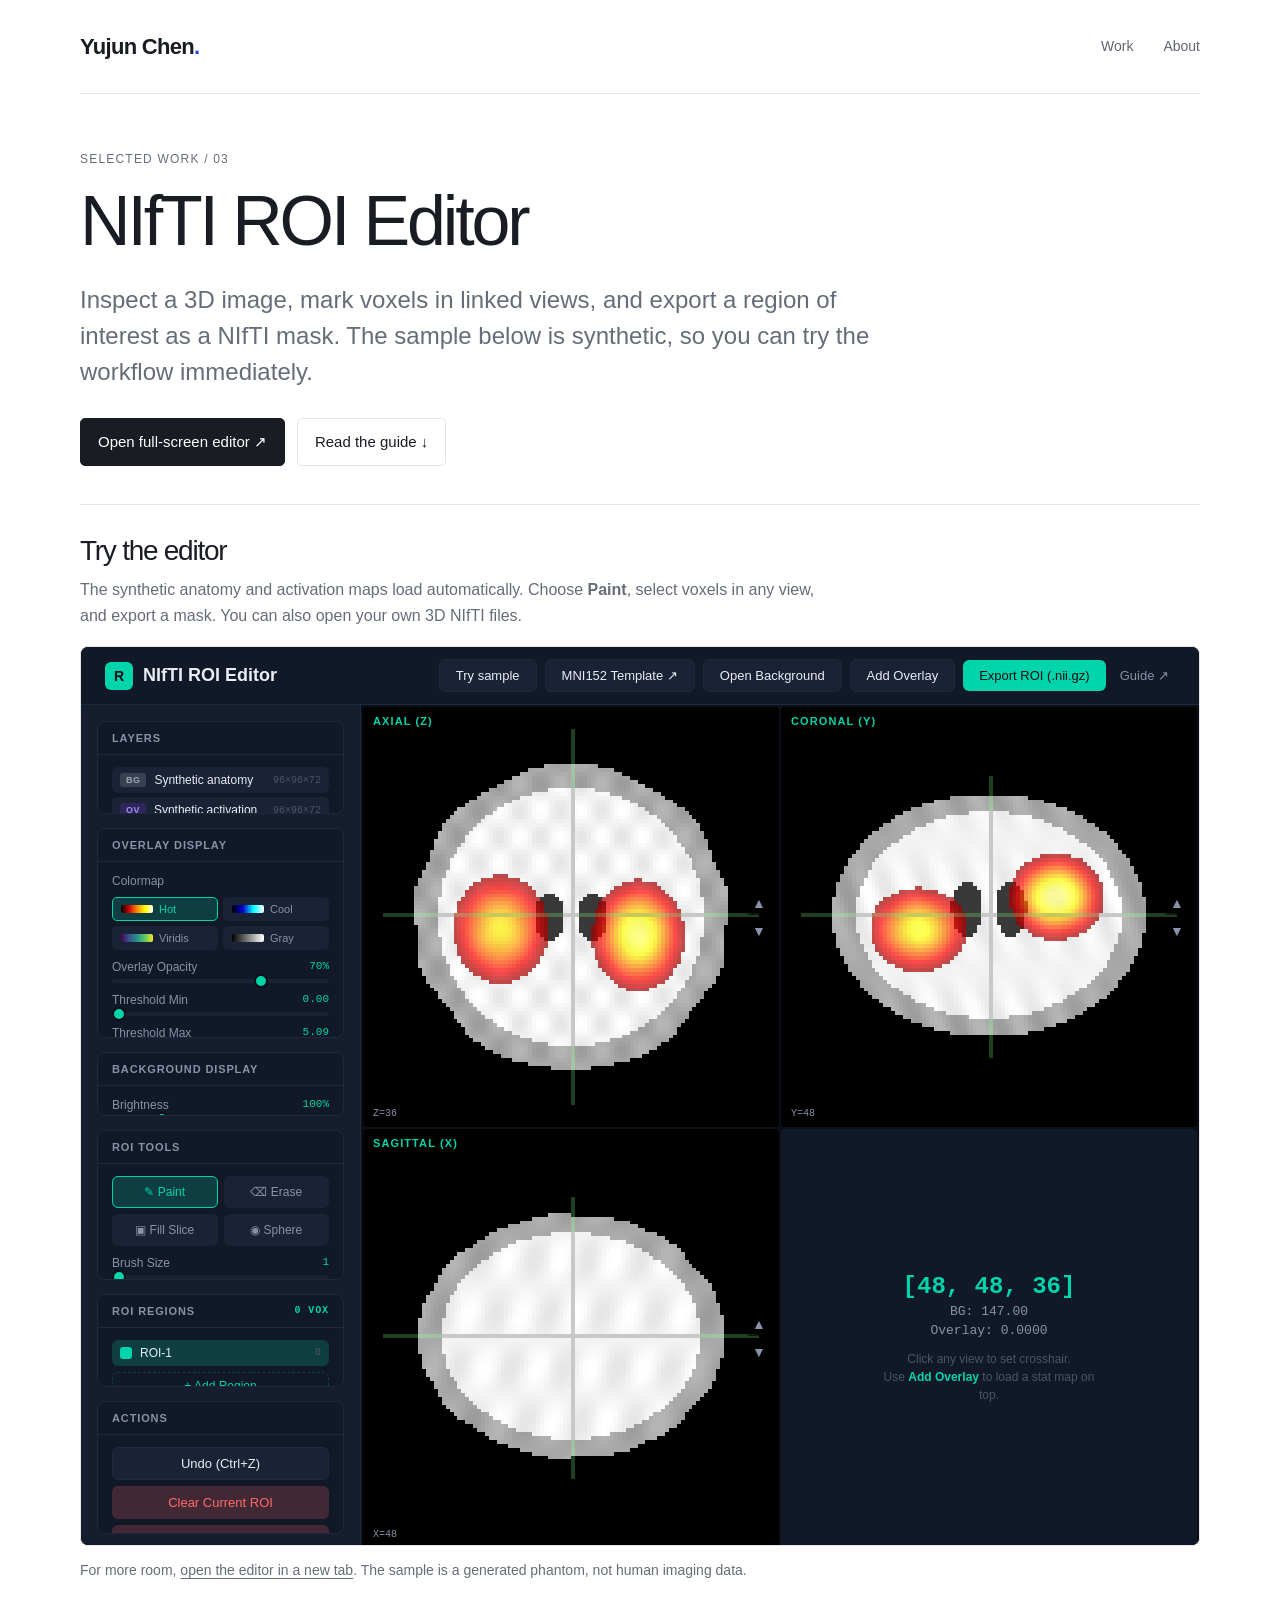
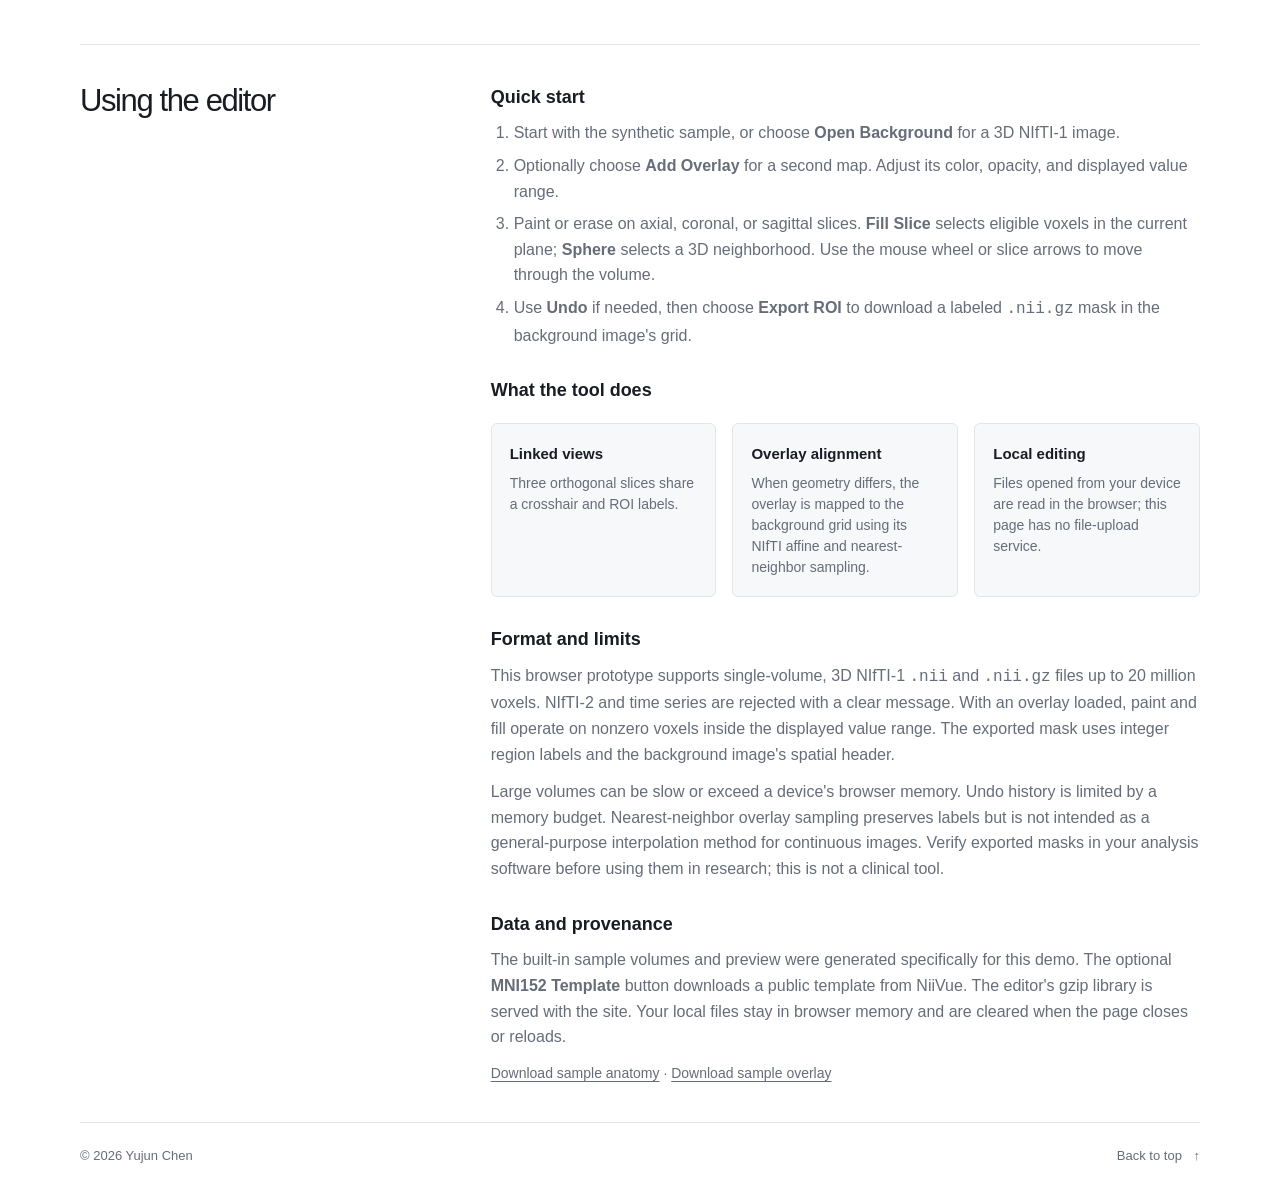
==== roi-editor/index.html @ 65f6dd8e "Add public NIfTI ROI editor portfolio demo" ====
<!doctype html>
<html lang="en">
<head>
  <meta charset="utf-8"><meta name="viewport" content="width=device-width,initial-scale=1">
  <meta name="description" content="Try Yujun Chen's browser-based NIfTI ROI editor with a synthetic sample volume and read its usage guide and limits.">
  <meta name="theme-color" content="#ffffff"><title>NIfTI ROI Editor — Yujun Chen</title>
  <link rel="icon" href="data:image/svg+xml,%3Csvg xmlns='http://www.w3.org/2000/svg' viewBox='0 0 64 64'%3E%3Crect width='64' height='64' rx='14' fill='%231b43db'/%3E%3Ctext x='32' y='43' text-anchor='middle' font-family='Arial' font-weight='700' font-size='32' fill='white'%3EYC%3C/text%3E%3C/svg%3E">
  <link rel="stylesheet" href="../assets/styles.7fe2f8b704b8.css">
  <style>
    .tool-hero{padding:56px 0 38px}.tool-hero h1{font-size:clamp(42px,6vw,70px);margin:12px 0 20px;max-width:950px}
    .tool-lead{font-size:clamp(18px,2.2vw,24px);line-height:1.5;color:var(--muted);max-width:820px}
    .tool-actions{display:flex;gap:12px;flex-wrap:wrap;margin-top:28px}.tool-actions a{display:inline-block;padding:11px 17px;border-radius:5px;font-size:15px;border:1px solid var(--line)}
    .tool-actions .primary{background:var(--ink);color:#fff;border-color:var(--ink)}.tool-actions .primary:hover{background:var(--blue)}
    .tool-example{border-top:1px solid var(--line);padding:30px 0 44px}.tool-example h2{font-size:28px;margin-bottom:10px}
    .tool-example p,.tool-guide p,.tool-guide li{color:var(--muted)}.tool-example p{max-width:760px;margin-bottom:18px}
    .editor-frame{width:100%;height:900px;border:1px solid var(--line);border-radius:8px;background:#0a0e17;display:block}
    .tool-guide{display:grid;grid-template-columns:1fr 2fr;gap:56px;border-top:1px solid var(--line);padding:38px 0}
    .tool-guide h2{font-size:31px}.tool-guide h3{font-size:18px;margin:0 0 9px}.tool-guide p+p{margin-top:12px}
    .guide-block+.guide-block{margin-top:28px}.tool-guide ol,.tool-guide ul{padding-left:23px;margin:0}.tool-guide li+li{margin-top:7px}
    .tool-facts{display:grid;grid-template-columns:repeat(3,minmax(0,1fr));gap:16px;margin:18px 0 28px}
    .tool-facts div{border:1px solid var(--line);padding:18px;border-radius:6px;background:var(--soft)}
    .tool-facts strong{display:block;font-size:15px;margin-bottom:7px}.tool-facts span{display:block;color:var(--muted);font-size:14px;line-height:1.5}
    .guide-note{font-size:14px}.guide-note a{text-decoration:underline;text-underline-offset:3px}
    @media(max-width:850px){.tool-guide{grid-template-columns:1fr;gap:20px}.editor-frame{height:1050px}}
    @media(max-width:600px){.tool-hero{padding:35px 0 30px}.tool-example{padding-top:26px}.editor-frame{height:1260px}.tool-facts{grid-template-columns:1fr}}
  </style>
</head>
<body id="top">
  <a class="skip-link" href="#main">Skip to content</a>
  <header class="site-header wrap">
    <a class="wordmark" href="../" aria-label="Yujun Chen, home">Yujun Chen<span class="brand-period">.</span></a>
    <nav aria-label="Main navigation"><a href="../">Work</a><a href="../about.html">About</a></nav>
  </header>
  <main id="main" class="wrap">
    <section class="tool-hero" aria-labelledby="tool-title">
      <p class="eyebrow">Selected work / 03</p>
      <h1 id="tool-title">NIfTI ROI Editor</h1>
      <p class="tool-lead">Inspect a 3D image, mark voxels in linked views, and export a region of interest as a NIfTI mask. The sample below is synthetic, so you can try the workflow immediately.</p>
      <div class="tool-actions"><a class="primary" href="app.html?demo=1" target="_blank" rel="noopener">Open full-screen editor ↗</a><a href="#guide">Read the guide ↓</a></div>
    </section>
    <section class="tool-example" aria-labelledby="demo-title">
      <h2 id="demo-title">Try the editor</h2>
      <p>The synthetic anatomy and activation maps load automatically. Choose <strong>Paint</strong>, select voxels in any view, and export a mask. You can also open your own 3D NIfTI files.</p>
      <iframe class="editor-frame" src="app.html?demo=1" title="Interactive NIfTI ROI Editor, loaded with synthetic sample volumes" loading="eager"></iframe>
      <p class="guide-note" style="margin-top:13px">For more room, <a href="app.html?demo=1" target="_blank" rel="noopener">open the editor in a new tab</a>. The sample is a generated phantom, not human imaging data.</p>
    </section>
    <section class="tool-guide" id="guide" aria-labelledby="guide-title">
      <h2 id="guide-title">Using the editor</h2>
      <div>
        <div class="guide-block">
          <h3>Quick start</h3>
          <ol>
            <li>Start with the synthetic sample, or choose <strong>Open Background</strong> for a 3D NIfTI-1 image.</li>
            <li>Optionally choose <strong>Add Overlay</strong> for a second map. Adjust its color, opacity, and displayed value range.</li>
            <li>Paint or erase on axial, coronal, or sagittal slices. <strong>Fill Slice</strong> selects eligible voxels in the current plane; <strong>Sphere</strong> selects a 3D neighborhood. Use the mouse wheel or slice arrows to move through the volume.</li>
            <li>Use <strong>Undo</strong> if needed, then choose <strong>Export ROI</strong> to download a labeled <code>.nii.gz</code> mask in the background image's grid.</li>
          </ol>
        </div>
        <div class="guide-block">
          <h3>What the tool does</h3>
          <div class="tool-facts">
            <div><strong>Linked views</strong><span>Three orthogonal slices share a crosshair and ROI labels.</span></div>
            <div><strong>Overlay alignment</strong><span>When geometry differs, the overlay is mapped to the background grid using its NIfTI affine and nearest-neighbor sampling.</span></div>
            <div><strong>Local editing</strong><span>Files opened from your device are read in the browser; this page has no file-upload service.</span></div>
          </div>
        </div>
        <div class="guide-block">
          <h3>Format and limits</h3>
          <p>This browser prototype supports single-volume, 3D NIfTI-1 <code>.nii</code> and <code>.nii.gz</code> files up to 20 million voxels. NIfTI-2 and time series are rejected with a clear message. With an overlay loaded, paint and fill operate on nonzero voxels inside the displayed value range. The exported mask uses integer region labels and the background image's spatial header.</p>
          <p>Large volumes can be slow or exceed a device's browser memory. Undo history is limited by a memory budget. Nearest-neighbor overlay sampling preserves labels but is not intended as a general-purpose interpolation method for continuous images. Verify exported masks in your analysis software before using them in research; this is not a clinical tool.</p>
        </div>
        <div class="guide-block">
          <h3>Data and provenance</h3>
          <p>The built-in sample volumes and preview were generated specifically for this demo. The optional <strong>MNI152 Template</strong> button downloads a public template from NiiVue. The editor's gzip library is served with the site. Your local files stay in browser memory and are cleared when the page closes or reloads.</p>
          <p class="guide-note"><a href="demo/synthetic-anatomy.nii.gz" download>Download sample anatomy</a> · <a href="demo/synthetic-activation.nii.gz" download>Download sample overlay</a></p>
        </div>
      </div>
    </section>
  </main>
  <footer class="wrap"><span>© 2026 Yujun Chen</span><a href="#top">Back to top <span aria-hidden="true">↑</span></a></footer>
</body>
</html>
---- assets/styles.7fe2f8b704b8.css ----
:root{--ink:#191c23;--muted:#666c78;--blue:#204bd6;--line:#e3e5e9;--soft:#f7f8fa;font-family:Arial,Helvetica,sans-serif;color:var(--ink);background:#fff;font-synthesis:none;scroll-behavior:smooth;scroll-padding-top:28px}
*{box-sizing:border-box}body{margin:0;font-size:16px;line-height:1.6}a{color:inherit;text-decoration:none}a:hover{color:var(--blue)}a:focus-visible,video:focus-visible{outline:2px solid var(--blue);outline-offset:6px}::selection{background:#dbe4ff}.wrap{width:min(1120px,calc(100% - 96px));margin-inline:auto}.skip-link{position:fixed;top:-100px;left:20px;background:var(--ink);color:white;padding:12px;z-index:10}.skip-link:focus{top:10px}.site-header{display:flex;align-items:center;justify-content:space-between;padding-block:29px;border-bottom:1px solid var(--line);gap:24px}.wordmark{font-size:22px;font-weight:700;letter-spacing:-.7px}.brand-period{color:var(--blue)}nav{display:flex;gap:30px;align-items:center}nav a{font-size:14px;color:#606571}nav a[aria-current=page]{color:var(--ink);text-decoration:underline;text-decoration-thickness:2px;text-underline-offset:7px;text-decoration-color:var(--blue)}nav a span{margin-left:3px}h1,h2,h3,p,figure{margin:0}h1,h2{font-weight:500;letter-spacing:-.045em;line-height:1.15}.work-section{padding:32px 0 62px}.collection-label{display:flex;align-items:center;justify-content:space-between;color:var(--muted);margin-bottom:28px}.collection-label h1,.collection-label span{font-size:13px;font-weight:400;letter-spacing:.02em}.collection-label span{font-variant-numeric:tabular-nums}.eyebrow{font-size:12px;letter-spacing:.1em;text-transform:uppercase;color:var(--muted);font-weight:500}.project-heading{display:flex;align-items:flex-end;justify-content:space-between;gap:48px;margin-bottom:30px}.project-heading h2{font-size:clamp(34px,4.4vw,54px);margin-top:10px;letter-spacing:-.055em}.project-intro{max-width:320px;color:var(--muted);font-size:16px;line-height:1.55}.video-stage{background:#9b9bbc;border-radius:8px;overflow:hidden;line-height:0;isolation:isolate}video{display:block;width:100%;height:auto;aspect-ratio:1440/914;object-fit:contain}figcaption{display:flex;justify-content:space-between;gap:14px;padding-top:13px;font-size:12px;color:var(--muted);line-height:1.5}.project-notes{margin-top:28px;padding-top:25px;border-top:1px solid var(--line);display:flex;justify-content:space-between;align-items:flex-start;gap:40px}.project-notes p{max-width:590px;color:var(--muted);font-size:16px}.tags{list-style:none;padding:0;margin:0;display:flex;gap:8px;flex-wrap:wrap;flex-shrink:0}.tags li{background:var(--soft);padding:5px 10px;border-radius:4px;font-size:12px;color:#505664}.page-heading{padding:55px 0 40px}.page-heading h1{font-size:48px}.split-section{display:grid;grid-template-columns:1fr 1.1fr;gap:80px;border-top:1px solid var(--line);padding:55px 0}.section-index{margin-bottom:20px}.split-section h2{font-size:34px}.section-body{max-width:490px}.large-copy{font-size:24px;line-height:1.4;letter-spacing:-.025em;margin-bottom:16px}.muted{color:var(--muted)}.draft-label{color:var(--muted);font-size:12px;letter-spacing:.06em;text-transform:uppercase;margin-top:23px}.pending-control{display:inline-flex;align-items:center;gap:30px;margin-top:24px;border:1px solid var(--line);padding:10px 16px;border-radius:5px;font-size:14px;color:var(--muted)}.contact-section{border-top:1px solid var(--ink);padding:54px 0 64px}.contact-content{display:grid;grid-template-columns:1fr 1.1fr;gap:80px;margin-top:24px}.contact-content h2{font-size:48px}.contact-links{display:flex;flex-direction:column;gap:2px}.pending-link,.active-link{display:flex;justify-content:space-between;padding:9px 0;border-bottom:1px solid var(--line);font-size:16px;gap:20px}.pending-link span{font-size:13px;color:var(--muted);align-self:center}.active-link{color:var(--blue)}footer{border-top:1px solid var(--line);padding-block:23px;display:flex;justify-content:space-between;gap:20px;color:var(--muted);font-size:13px}footer a span{margin-left:8px}
@media(max-width:850px){.wrap{width:calc(100% - 48px)}.project-heading{gap:25px}.project-intro{max-width:260px;font-size:15px}.project-notes{flex-direction:column;gap:20px}.split-section,.contact-content{gap:40px;grid-template-columns:1fr 1.2fr}}
@media(max-width:600px){.wrap{width:calc(100% - 36px)}.site-header{padding:22px 0;flex-wrap:wrap;gap:17px}nav{gap:22px;flex-wrap:wrap}nav a{font-size:14px}.wordmark{font-size:21px}.work-section{padding-top:26px;padding-bottom:42px}.collection-label{margin-bottom:24px}.project-heading{flex-direction:column;align-items:flex-start;gap:14px;margin-bottom:23px}.project-heading h2{font-size:38px}.project-intro{max-width:100%;font-size:16px}.video-stage{border-radius:5px}figcaption{flex-direction:column;gap:4px;font-size:12px}.project-notes{margin-top:24px;padding-top:22px}.split-section,.contact-content{grid-template-columns:1fr;gap:26px}.split-section{padding-block:40px}.section-index{margin-bottom:16px}.section-body{max-width:none}.contact-section{padding-block:40px}.contact-content h2{font-size:40px}.page-heading{padding-block:35px}.page-heading h1{font-size:40px}footer{font-size:12px}}
@media(prefers-reduced-motion:reduce){:root{scroll-behavior:auto}}
.about-intro{display:grid;grid-template-columns:1.12fr 1fr;gap:24px;align-items:center;padding:64px 0 48px}.about-copy h1{font-size:clamp(40px,5vw,60px);margin:17px 0 24px}.about-copy>p:not(.eyebrow){max-width:590px;color:var(--muted)}.about-copy .about-lead{font-size:24px;line-height:1.45;letter-spacing:-.02em;margin-bottom:20px;color:var(--ink)!important}.portrait{align-self:center;width:100%;mix-blend-mode:multiply}.portrait img{display:block;width:100%;height:auto}.profile-links{display:flex;flex-wrap:wrap;gap:12px 28px;margin-top:25px}.profile-links a{font-size:15px;border-bottom:1px solid var(--line);padding:6px 0}.profile-links a span{margin-left:14px;color:var(--blue)}.research-direction,.research-interests{display:grid;grid-template-columns:1fr 2fr;gap:56px;border-top:1px solid var(--line);padding:42px 0}.research-direction h2,.research-interests h2{font-size:28px;letter-spacing:-.025em}.research-copy p{color:var(--muted);max-width:720px}.research-copy p+p{margin-top:18px}.interest-list{display:grid;grid-template-columns:1fr 1fr;gap:0 24px;list-style:none;padding:0;margin:0}.interest-list li{font-size:16px;padding:13px 0;border-bottom:1px solid var(--line)}.interest-list li span{display:block;font-size:14px;color:var(--muted);margin-top:2px}.resume-section{border-top:1px solid var(--ink);padding:48px 0 64px;scroll-margin-top:24px}.resume-heading{display:flex;justify-content:space-between;gap:24px;align-items:center}.resume-heading h2{font-size:40px;margin-top:9px}.resume-actions{display:flex;gap:18px;align-items:center;flex-wrap:wrap;font-size:14px}.resume-actions a{padding:10px 15px;border-radius:4px}.resume-open{border:1px solid var(--line)}.resume-download{background:var(--ink);color:white}.resume-download:hover{background:var(--blue);color:white}.resume-actions a span{margin-left:12px}.resume-note{font-size:14px;color:var(--muted);margin:22px 0}.resume-pages{display:grid;gap:24px;max-width:900px;margin-inline:auto}.resume-pages a{display:block;border:1px solid var(--line);box-shadow:0 3px 16px #17233408}.resume-pages img{display:block;width:100%;height:auto}.resume-pages a:hover{border-color:#adb7ce}
@media(max-width:850px){.about-intro{grid-template-columns:1.2fr 1fr;gap:0}.about-copy .about-lead{font-size:22px}.research-direction,.research-interests{grid-template-columns:1fr 2fr;gap:28px}.resume-heading{align-items:flex-start;flex-direction:column}}
@media(max-width:600px){.about-intro{grid-template-columns:1fr;padding:34px 0 28px}.portrait{grid-row:1;max-width:350px;justify-self:center;margin-bottom:22px}.about-copy .about-lead{font-size:22px}.about-copy h1{font-size:42px;margin:14px 0 20px}.research-direction,.research-interests{grid-template-columns:1fr;gap:22px;padding:30px 0}.interest-list{grid-template-columns:1fr}.resume-section{padding-top:34px}.resume-actions{gap:10px}.resume-actions a{padding:10px 12px}.resume-heading h2{font-size:36px}.resume-pages{gap:16px}.about-copy .eyebrow{font-size:12px;letter-spacing:.06em}}
.view-labels>span>span{display:block;margin-top:3px;color:var(--ink)}
.next-project{margin-top:76px;padding-top:34px;border-top:1px solid var(--ink)}.brain-stage{border:1px solid var(--line);border-radius:8px;overflow:hidden;background:#fff}.brain-poster{display:block;width:100%;height:auto}.brain-plot{width:100%;height:530px}.brain-caption{align-items:center;flex-wrap:wrap;gap:18px;padding-top:18px}.brain-legend{list-style:none;display:flex;flex-wrap:wrap;gap:12px 22px;padding:0;margin:0;font-size:13px}.brain-legend li{display:flex;align-items:center;gap:7px}.swatch{width:9px;height:9px;border-radius:2px;display:inline-block;flex-shrink:0}.gist{background:#3498db}.scene{background:#e74c3c}.emotion{background:#2ecc71}button{font:inherit;cursor:pointer}button:focus-visible,input:focus-visible{outline:2px solid var(--blue);outline-offset:4px}.explore-button{border:1px solid var(--line);background:#fff;color:var(--ink);border-radius:5px;padding:9px 14px;font-size:14px;white-space:nowrap}.explore-button:hover{border-color:var(--blue);color:var(--blue)}.explore-button span{margin-left:10px}.explore-button:disabled{opacity:.6;cursor:wait}.brain-controls{display:flex;align-items:center;flex-wrap:wrap;gap:18px 28px;border-top:1px solid var(--line);padding-top:18px;margin-top:20px}.view-controls{display:flex;gap:6px;flex-wrap:wrap}.view-controls button{font-size:13px;background:var(--soft);border:1px solid var(--line);border-radius:4px;padding:7px 12px}.view-controls button:hover{color:var(--blue)}.layer-controls{display:flex;gap:18px;flex-wrap:wrap;font-size:14px}.layer-controls label{display:flex;gap:5px;align-items:center;cursor:pointer}.layer-controls input{accent-color:var(--blue);width:16px;height:16px}.brain-controls p{font-size:13px;color:var(--muted);width:100%}.brain-status{font-size:14px;color:var(--muted);margin-top:12px}.brain-status:empty{display:none}[hidden]{display:none!important}
@media(max-width:600px){.next-project{margin-top:50px;padding-top:28px}.brain-plot{height:380px}.brain-caption{align-items:flex-start;gap:16px}.brain-legend{gap:8px 16px}.brain-legend li{font-size:12px}.brain-controls{gap:16px}.brain-stage{border-radius:5px}}
.fusion-row{background:transparent;border:0;border-radius:0;overflow:visible;padding-top:18px}.fusion-row video{aspect-ratio:16/3;background:transparent}.view-labels{display:grid;grid-template-columns:repeat(4,minmax(0,1fr));gap:10px;padding:14px 0 24px;font-size:13px;line-height:1.4;text-align:center;color:var(--muted)}.fusion-controls{display:flex;align-items:center;gap:18px;padding:16px 0;border-top:1px solid var(--line);border-bottom:1px solid var(--line)}.fusion-controls button{min-width:70px;padding:8px 12px;font-size:14px;border:1px solid var(--line);border-radius:5px;background:#fff;color:var(--ink)}.fusion-controls button:hover{border-color:var(--blue);color:var(--blue)}.fusion-controls button:disabled{opacity:.5;cursor:wait}.fusion-seek{flex:1;min-width:60px;accent-color:var(--blue);cursor:pointer;height:24px}.fusion-elapsed{font-size:13px;color:var(--muted);font-variant-numeric:tabular-nums;white-space:nowrap}.speed-label{display:flex;align-items:center;gap:9px;font-size:14px;color:var(--muted)}.speed-label select{font:inherit;border:1px solid var(--line);border-radius:5px;padding:8px 9px;background:#fff;color:var(--ink);cursor:pointer}.speed-label select:focus-visible{outline:2px solid var(--blue);outline-offset:3px}.fusion-caption{padding-top:16px;align-items:center;font-size:13px}.fusion-caption output{display:inline-block;margin-left:10px;min-width:72px;font-variant-numeric:tabular-nums;color:var(--ink)}.fusion-scale{display:flex;align-items:center;gap:9px;font-variant-numeric:tabular-nums}.fusion-gradient{display:inline-block;width:120px;height:8px;background:linear-gradient(to right,#000080,#0000ff,#00ffff,#80ff80,#ffff00,#ff0000,#800000)}.sr-only{position:absolute;width:1px;height:1px;padding:0;margin:-1px;overflow:hidden;clip:rect(0,0,0,0);white-space:nowrap;border:0}
@media(max-width:600px){.fusion-row{padding-top:8px}.view-labels{font-size:12px;gap:8px;padding:10px 0 20px}.fusion-controls{gap:10px;flex-wrap:wrap}.fusion-controls button{min-width:60px}.fusion-seek{flex-basis:calc(100% - 85px)}.fusion-elapsed{margin-left:0}.speed-label{margin-left:auto}.fusion-caption{flex-direction:row;align-items:center;gap:8px;font-size:12px}.fusion-caption output{min-width:55px;margin-left:5px}.fusion-gradient{width:65px}}
.collection-label{margin-bottom:38px}.collection-label h1{font-size:14px;color:var(--ink);font-weight:600}.project-heading{display:grid;grid-template-columns:minmax(0,1fr) minmax(250px,320px);align-items:end;gap:32px}.project-heading>div{min-width:0}.project-kicker{display:flex;align-items:center;gap:18px;flex-wrap:wrap}.project-number{font-variant-numeric:tabular-nums;color:var(--ink);font-weight:600;letter-spacing:.02em}.project-intro{max-width:none}.next-project{margin-top:72px;padding-top:42px}
@media(max-width:600px){.collection-label{margin-bottom:30px}.project-heading{grid-template-columns:1fr;gap:14px}.project-kicker{gap:14px}.next-project{margin-top:54px;padding-top:34px}}
.roi-preview-link{display:block;overflow:hidden;border:1px solid var(--line);border-radius:8px;background:#0a0e17}
.roi-preview-link img{display:block;width:100%;height:auto;transition:transform .25s ease}
.roi-preview-link:hover img{transform:scale(1.012)}
.roi-caption{align-items:center;flex-wrap:wrap;gap:14px;padding-top:18px}
.roi-demo-link{display:inline-block;padding:9px 14px;border:1px solid var(--line);border-radius:5px;color:var(--ink);font-size:14px;white-space:nowrap}
.roi-demo-link:hover{color:var(--blue);border-color:var(--blue)}
.roi-demo-link span{margin-left:10px}
@media(max-width:600px){.roi-preview-link{border-radius:5px}.roi-caption{align-items:flex-start;gap:10px}.roi-demo-link{margin-top:3px}}
@media(prefers-reduced-motion:reduce){.roi-preview-link img{transition:none}}
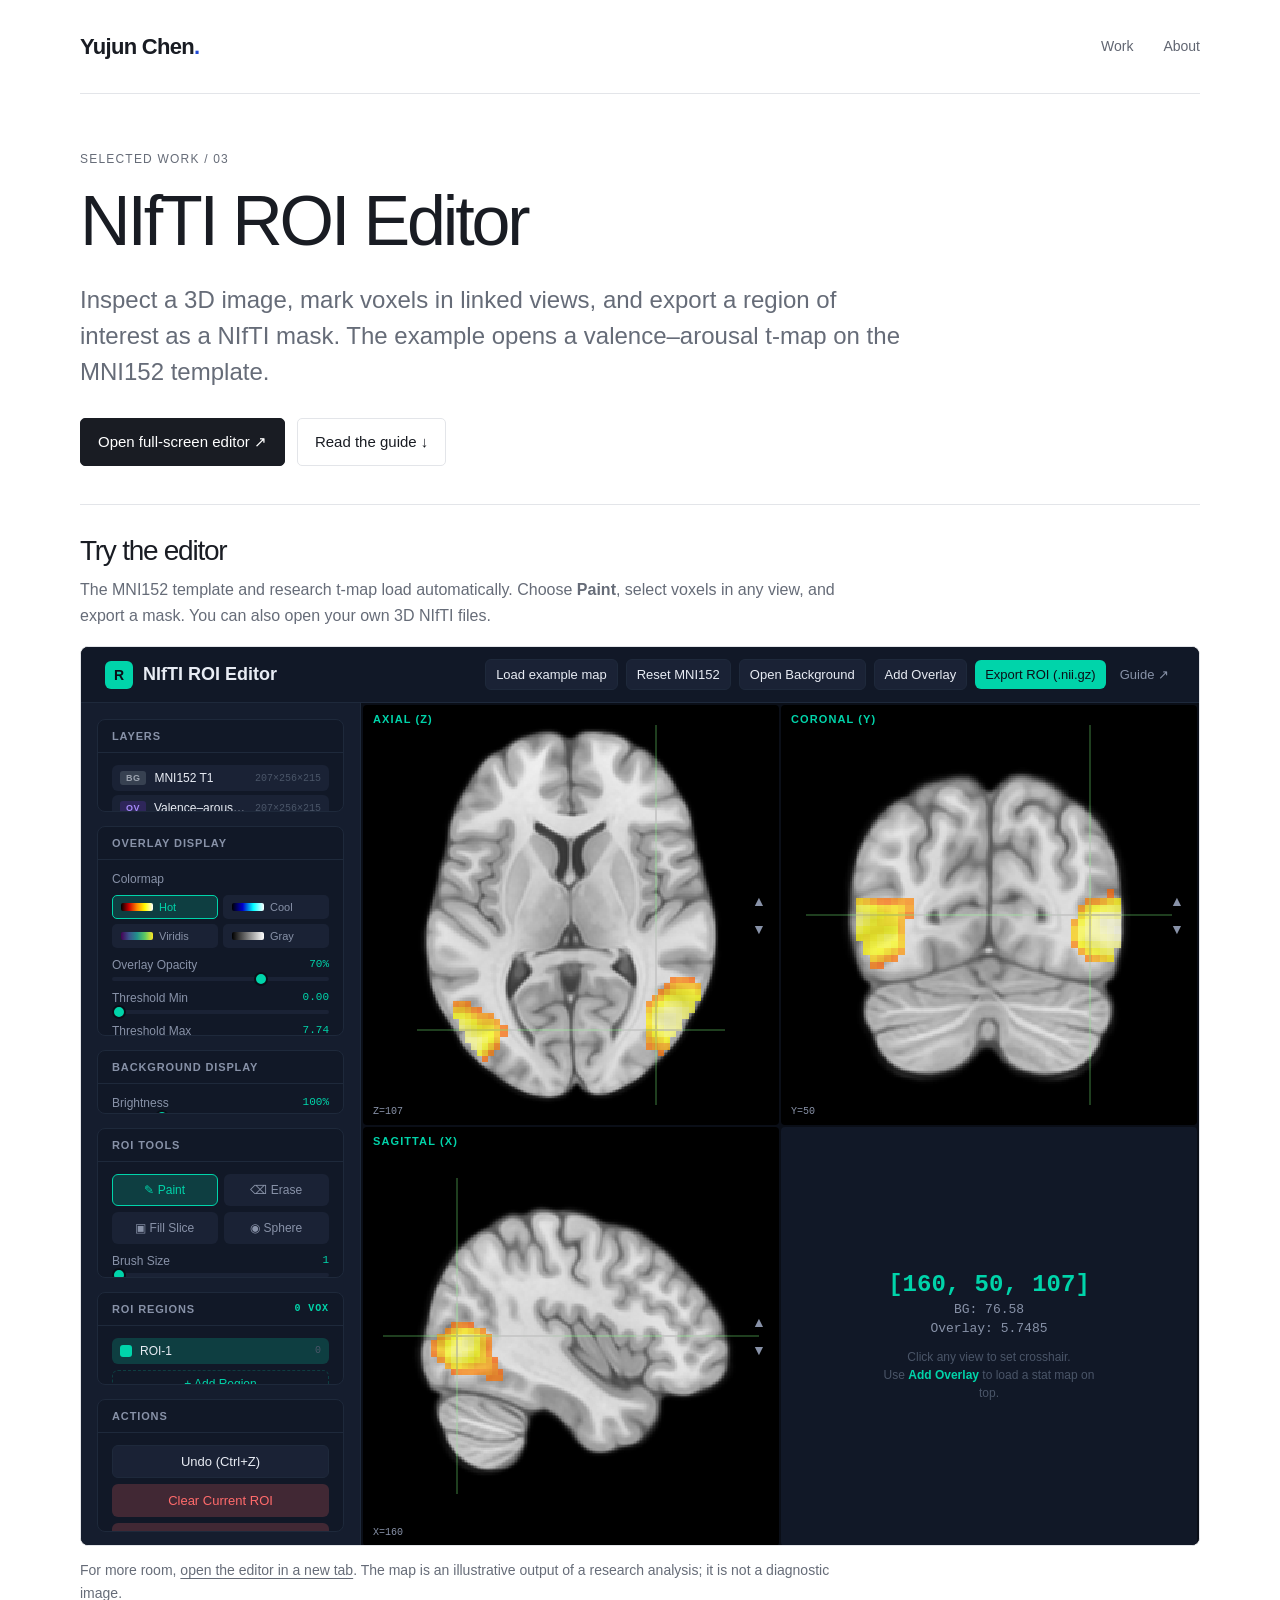
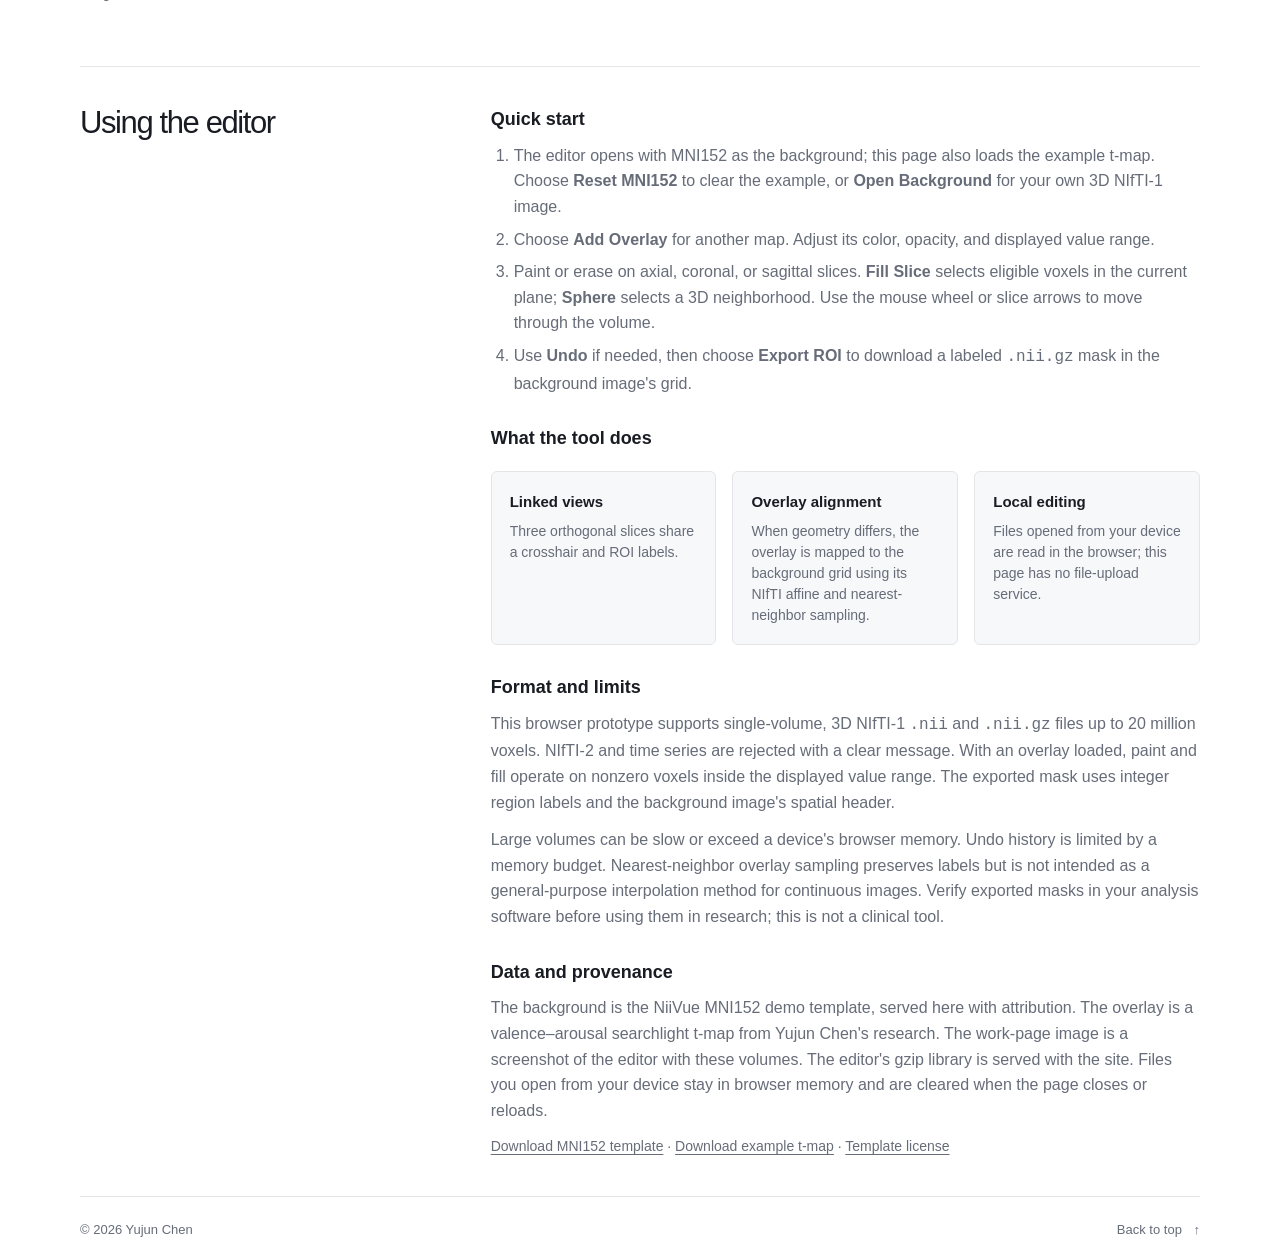
==== commit dd8d726c: "Show MNI152 and research t-map in ROI editor demo" ====
--- a/roi-editor/index.html
+++ b/roi-editor/index.html
@@ -2,7 +2,7 @@
 <html lang="en">
 <head>
   <meta charset="utf-8"><meta name="viewport" content="width=device-width,initial-scale=1">
-  <meta name="description" content="Try Yujun Chen's browser-based NIfTI ROI editor with a synthetic sample volume and read its usage guide and limits.">
+  <meta name="description" content="Try Yujun Chen's browser-based NIfTI ROI editor with an MNI152 template and valence–arousal t-map example; read its usage guide and limits.">
   <meta name="theme-color" content="#ffffff"><title>NIfTI ROI Editor — Yujun Chen</title>
   <link rel="icon" href="data:image/svg+xml,%3Csvg xmlns='http://www.w3.org/2000/svg' viewBox='0 0 64 64'%3E%3Crect width='64' height='64' rx='14' fill='%231b43db'/%3E%3Ctext x='32' y='43' text-anchor='middle' font-family='Arial' font-weight='700' font-size='32' fill='white'%3EYC%3C/text%3E%3C/svg%3E">
   <link rel="stylesheet" href="../assets/styles.7fe2f8b704b8.css">
@@ -35,14 +35,14 @@
     <section class="tool-hero" aria-labelledby="tool-title">
       <p class="eyebrow">Selected work / 03</p>
       <h1 id="tool-title">NIfTI ROI Editor</h1>
-      <p class="tool-lead">Inspect a 3D image, mark voxels in linked views, and export a region of interest as a NIfTI mask. The sample below is synthetic, so you can try the workflow immediately.</p>
+      <p class="tool-lead">Inspect a 3D image, mark voxels in linked views, and export a region of interest as a NIfTI mask. The example opens a valence–arousal t-map on the MNI152 template.</p>
       <div class="tool-actions"><a class="primary" href="app.html?demo=1" target="_blank" rel="noopener">Open full-screen editor ↗</a><a href="#guide">Read the guide ↓</a></div>
     </section>
     <section class="tool-example" aria-labelledby="demo-title">
       <h2 id="demo-title">Try the editor</h2>
-      <p>The synthetic anatomy and activation maps load automatically. Choose <strong>Paint</strong>, select voxels in any view, and export a mask. You can also open your own 3D NIfTI files.</p>
-      <iframe class="editor-frame" src="app.html?demo=1" title="Interactive NIfTI ROI Editor, loaded with synthetic sample volumes" loading="eager"></iframe>
-      <p class="guide-note" style="margin-top:13px">For more room, <a href="app.html?demo=1" target="_blank" rel="noopener">open the editor in a new tab</a>. The sample is a generated phantom, not human imaging data.</p>
+      <p>The MNI152 template and research t-map load automatically. Choose <strong>Paint</strong>, select voxels in any view, and export a mask. You can also open your own 3D NIfTI files.</p>
+      <iframe class="editor-frame" src="app.html?demo=1" title="Interactive NIfTI ROI Editor, loaded with MNI152 and a valence–arousal t-map" loading="eager"></iframe>
+      <p class="guide-note" style="margin-top:13px">For more room, <a href="app.html?demo=1" target="_blank" rel="noopener">open the editor in a new tab</a>. The map is an illustrative output of a research analysis; it is not a diagnostic image.</p>
     </section>
     <section class="tool-guide" id="guide" aria-labelledby="guide-title">
       <h2 id="guide-title">Using the editor</h2>
@@ -50,8 +50,8 @@
         <div class="guide-block">
           <h3>Quick start</h3>
           <ol>
-            <li>Start with the synthetic sample, or choose <strong>Open Background</strong> for a 3D NIfTI-1 image.</li>
-            <li>Optionally choose <strong>Add Overlay</strong> for a second map. Adjust its color, opacity, and displayed value range.</li>
+            <li>The editor opens with MNI152 as the background; this page also loads the example t-map. Choose <strong>Reset MNI152</strong> to clear the example, or <strong>Open Background</strong> for your own 3D NIfTI-1 image.</li>
+            <li>Choose <strong>Add Overlay</strong> for another map. Adjust its color, opacity, and displayed value range.</li>
             <li>Paint or erase on axial, coronal, or sagittal slices. <strong>Fill Slice</strong> selects eligible voxels in the current plane; <strong>Sphere</strong> selects a 3D neighborhood. Use the mouse wheel or slice arrows to move through the volume.</li>
             <li>Use <strong>Undo</strong> if needed, then choose <strong>Export ROI</strong> to download a labeled <code>.nii.gz</code> mask in the background image's grid.</li>
           </ol>
@@ -71,8 +71,8 @@
         </div>
         <div class="guide-block">
           <h3>Data and provenance</h3>
-          <p>The built-in sample volumes and preview were generated specifically for this demo. The optional <strong>MNI152 Template</strong> button downloads a public template from NiiVue. The editor's gzip library is served with the site. Your local files stay in browser memory and are cleared when the page closes or reloads.</p>
-          <p class="guide-note"><a href="demo/synthetic-anatomy.nii.gz" download>Download sample anatomy</a> · <a href="demo/synthetic-activation.nii.gz" download>Download sample overlay</a></p>
+          <p>The background is the <a href="https://github.com/niivue/niivue-demo-images" target="_blank" rel="noopener noreferrer">NiiVue MNI152 demo template</a>, served here with attribution. The overlay is a valence–arousal searchlight t-map from Yujun Chen's research. The work-page image is a screenshot of the editor with these volumes. The editor's gzip library is served with the site. Files you open from your device stay in browser memory and are cleared when the page closes or reloads.</p>
+          <p class="guide-note"><a href="demo/mni152.nii.gz" download>Download MNI152 template</a> · <a href="demo/valence-arousal-tmap.nii.gz" download>Download example t-map</a> · <a href="demo/NIIVUE-DEMO-IMAGES-LICENSE.txt">Template license</a></p>
         </div>
       </div>
     </section>
